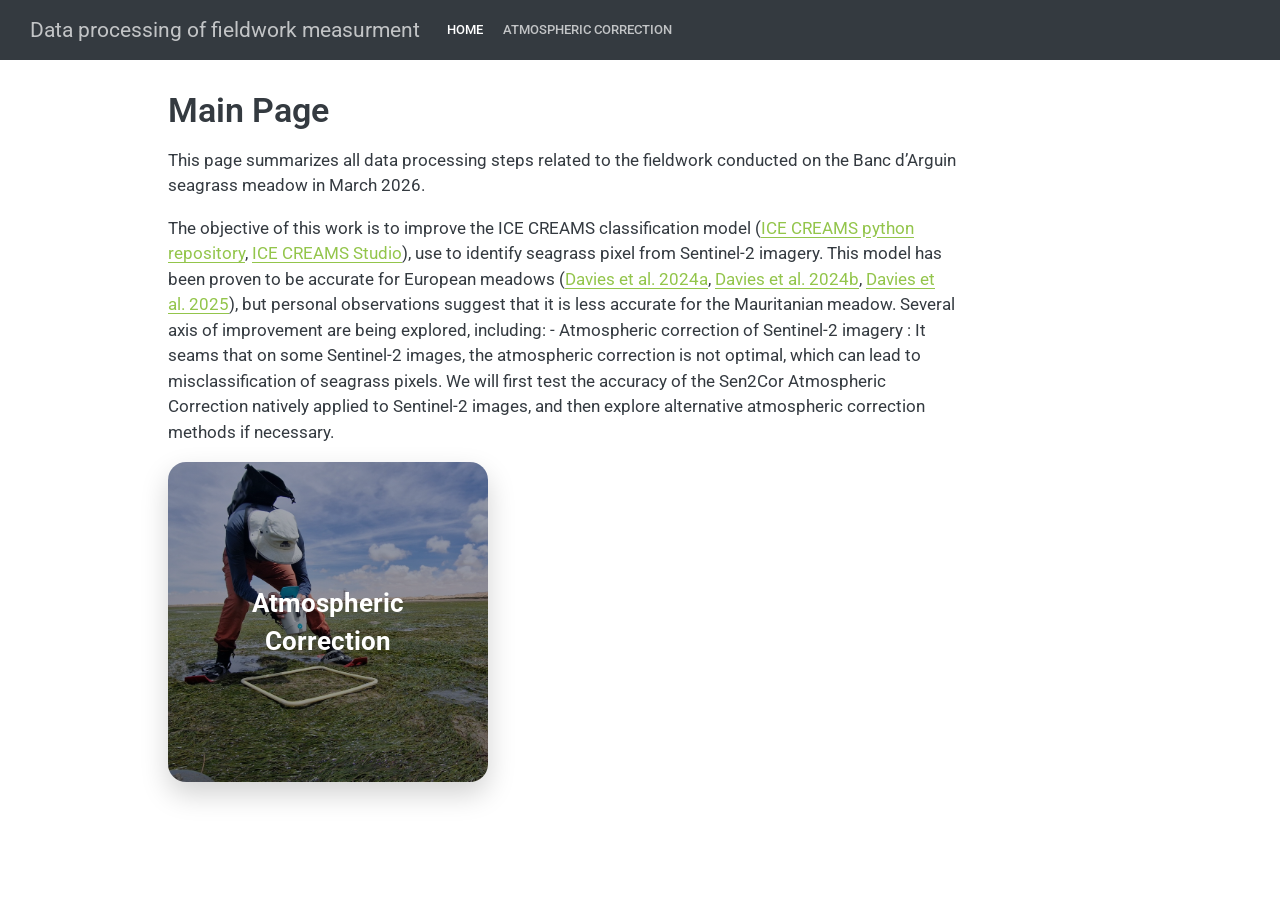
==== docs/index.html @ 8874a3aa "Inital push" ====
<!DOCTYPE html>
<html xmlns="http://www.w3.org/1999/xhtml" lang="en" xml:lang="en"><head>

<meta charset="utf-8">
<meta name="generator" content="quarto-1.8.26">

<meta name="viewport" content="width=device-width, initial-scale=1.0, user-scalable=yes">


<title>Main Page – Data processing of fieldwork measurment</title>
<style>
code{white-space: pre-wrap;}
span.smallcaps{font-variant: small-caps;}
div.columns{display: flex; gap: min(4vw, 1.5em);}
div.column{flex: auto; overflow-x: auto;}
div.hanging-indent{margin-left: 1.5em; text-indent: -1.5em;}
ul.task-list{list-style: none;}
ul.task-list li input[type="checkbox"] {
  width: 0.8em;
  margin: 0 0.8em 0.2em -1em; /* quarto-specific, see https://github.com/quarto-dev/quarto-cli/issues/4556 */ 
  vertical-align: middle;
}
</style>


<script src="site_libs/quarto-nav/quarto-nav.js"></script>
<script src="site_libs/quarto-nav/headroom.min.js"></script>
<script src="site_libs/clipboard/clipboard.min.js"></script>
<script src="site_libs/quarto-search/autocomplete.umd.js"></script>
<script src="site_libs/quarto-search/fuse.min.js"></script>
<script src="site_libs/quarto-search/quarto-search.js"></script>
<meta name="quarto:offset" content="./">
<script src="site_libs/quarto-html/quarto.js" type="module"></script>
<script src="site_libs/quarto-html/tabsets/tabsets.js" type="module"></script>
<script src="site_libs/quarto-html/axe/axe-check.js" type="module"></script>
<script src="site_libs/quarto-html/popper.min.js"></script>
<script src="site_libs/quarto-html/tippy.umd.min.js"></script>
<script src="site_libs/quarto-html/anchor.min.js"></script>
<link href="site_libs/quarto-html/tippy.css" rel="stylesheet">
<link href="site_libs/quarto-html/quarto-syntax-highlighting-587c61ba64f3a5504c4d52d930310e48.css" rel="stylesheet" id="quarto-text-highlighting-styles">
<script src="site_libs/bootstrap/bootstrap.min.js"></script>
<link href="site_libs/bootstrap/bootstrap-icons.css" rel="stylesheet">
<link href="site_libs/bootstrap/bootstrap-acb86da7cc94e534617b9af23b514896.min.css" rel="stylesheet" append-hash="true" id="quarto-bootstrap" data-mode="light">
<script id="quarto-search-options" type="application/json">{
  "location": "navbar",
  "copy-button": false,
  "collapse-after": 3,
  "panel-placement": "end",
  "type": "overlay",
  "limit": 50,
  "keyboard-shortcut": [
    "f",
    "/",
    "s"
  ],
  "show-item-context": false,
  "language": {
    "search-no-results-text": "No results",
    "search-matching-documents-text": "matching documents",
    "search-copy-link-title": "Copy link to search",
    "search-hide-matches-text": "Hide additional matches",
    "search-more-match-text": "more match in this document",
    "search-more-matches-text": "more matches in this document",
    "search-clear-button-title": "Clear",
    "search-text-placeholder": "",
    "search-detached-cancel-button-title": "Cancel",
    "search-submit-button-title": "Submit",
    "search-label": "Search"
  }
}</script>


<link rel="stylesheet" href="styles.css">
</head>

<body class="nav-fixed quarto-light">

<div id="quarto-search-results"></div>
  <header id="quarto-header" class="headroom fixed-top">
    <nav class="navbar navbar-expand-lg " data-bs-theme="dark">
      <div class="navbar-container container-fluid">
      <div class="navbar-brand-container mx-auto">
    <a class="navbar-brand" href="./index.html">
    <span class="navbar-title">Data processing of fieldwork measurment</span>
    </a>
  </div>
            <div id="quarto-search" class="" title="Search"></div>
          <button class="navbar-toggler" type="button" data-bs-toggle="collapse" data-bs-target="#navbarCollapse" aria-controls="navbarCollapse" role="menu" aria-expanded="false" aria-label="Toggle navigation" onclick="if (window.quartoToggleHeadroom) { window.quartoToggleHeadroom(); }">
  <span class="navbar-toggler-icon"></span>
</button>
          <div class="collapse navbar-collapse" id="navbarCollapse">
            <ul class="navbar-nav navbar-nav-scroll me-auto">
  <li class="nav-item">
    <a class="nav-link active" href="./index.html" aria-current="page"> 
<span class="menu-text">Home</span></a>
  </li>  
  <li class="nav-item">
    <a class="nav-link" href="./Atmospheric_correction.html"> 
<span class="menu-text">Atmospheric Correction</span></a>
  </li>  
</ul>
          </div> <!-- /navcollapse -->
            <div class="quarto-navbar-tools">
</div>
      </div> <!-- /container-fluid -->
    </nav>
</header>
<!-- content -->
<div id="quarto-content" class="quarto-container page-columns page-rows-contents page-layout-article page-navbar">
<!-- sidebar -->
<!-- margin-sidebar -->
    <div id="quarto-margin-sidebar" class="sidebar margin-sidebar zindex-bottom">
        
    </div>
<!-- main -->
<main class="content" id="quarto-document-content">

<header id="title-block-header" class="quarto-title-block default">
<div class="quarto-title">
<h1 class="title">Main Page</h1>
</div>



<div class="quarto-title-meta">

    
  
    
  </div>
  


</header>


<p>This page summarizes all data processing steps related to the fieldwork conducted on the Banc d’Arguin seagrass meadow in March 2026.</p>
The objective of this work is to improve the ICE CREAMS classification model (<a href="https://github.com/BedeFfinian/ICE_CREAMS">ICE CREAMS python repository</a>, <a href="https://github.com/SigOiry/ICE_CREAMS_STUDIO">ICE CREAMS Studio</a>), use to identify seagrass pixel from Sentinel-2 imagery. This model has been proven to be accurate for European meadows (<a href="https://doi.org/10.1038/s43247-024-01543-z">Davies et al.&nbsp;2024a</a>, <a href="https://doi.org/10.1016/j.rse.2024.114340">Davies et al.&nbsp;2024b</a>, <a href="https://doi.org/10.1016/j.rse.2025.115116">Davies et al.&nbsp;2025</a>), but personal observations suggest that it is less accurate for the Mauritanian meadow. Several axis of improvement are being explored, including: - Atmospheric correction of Sentinel-2 imagery : It seams that on some Sentinel-2 images, the atmospheric correction is not optimal, which can lead to misclassification of seagrass pixels. We will first test the accuracy of the Sen2Cor Atmospheric Correction natively applied to Sentinel-2 images, and then explore alternative atmospheric correction methods if necessary.
<style>
.home-tile-button {
  display: inline-flex;
  align-items: center;
  justify-content: center;
  width: min(320px, 90vw);
  aspect-ratio: 1 / 1;
  margin-top: 1rem;
  padding: 1.5rem;
  color: #fff;
  font-size: 1.5rem;
  font-weight: 700;
  text-align: center;
  text-decoration: none;
  border-radius: 18px;
  background-image:
    linear-gradient(rgba(0, 0, 0, 0.28), rgba(0, 0, 0, 0.42)),
    url("images/atm cor.jpg");
  background-position: center;
  background-repeat: no-repeat;
  background-size: cover;
  box-shadow: 0 12px 28px rgba(0, 0, 0, 0.18);
  transition: transform 0.2s ease, box-shadow 0.2s ease;
}

.home-tile-button:hover {
  transform: translateY(-3px);
  box-shadow: 0 18px 36px rgba(0, 0, 0, 0.22);
}
</style>
<p><a href="Atmospheric_correction.html" class="home-tile-button">Atmospheric Correction</a></p>



</main> <!-- /main -->
<script id="quarto-html-after-body" type="application/javascript">
  window.document.addEventListener("DOMContentLoaded", function (event) {
    const icon = "";
    const anchorJS = new window.AnchorJS();
    anchorJS.options = {
      placement: 'right',
      icon: icon
    };
    anchorJS.add('.anchored');
    const isCodeAnnotation = (el) => {
      for (const clz of el.classList) {
        if (clz.startsWith('code-annotation-')) {                     
          return true;
        }
      }
      return false;
    }
    const onCopySuccess = function(e) {
      // button target
      const button = e.trigger;
      // don't keep focus
      button.blur();
      // flash "checked"
      button.classList.add('code-copy-button-checked');
      var currentTitle = button.getAttribute("title");
      button.setAttribute("title", "Copied!");
      let tooltip;
      if (window.bootstrap) {
        button.setAttribute("data-bs-toggle", "tooltip");
        button.setAttribute("data-bs-placement", "left");
        button.setAttribute("data-bs-title", "Copied!");
        tooltip = new bootstrap.Tooltip(button, 
          { trigger: "manual", 
            customClass: "code-copy-button-tooltip",
            offset: [0, -8]});
        tooltip.show();    
      }
      setTimeout(function() {
        if (tooltip) {
          tooltip.hide();
          button.removeAttribute("data-bs-title");
          button.removeAttribute("data-bs-toggle");
          button.removeAttribute("data-bs-placement");
        }
        button.setAttribute("title", currentTitle);
        button.classList.remove('code-copy-button-checked');
      }, 1000);
      // clear code selection
      e.clearSelection();
    }
    const getTextToCopy = function(trigger) {
      const outerScaffold = trigger.parentElement.cloneNode(true);
      const codeEl = outerScaffold.querySelector('code');
      for (const childEl of codeEl.children) {
        if (isCodeAnnotation(childEl)) {
          childEl.remove();
        }
      }
      return codeEl.innerText;
    }
    const clipboard = new window.ClipboardJS('.code-copy-button:not([data-in-quarto-modal])', {
      text: getTextToCopy
    });
    clipboard.on('success', onCopySuccess);
    if (window.document.getElementById('quarto-embedded-source-code-modal')) {
      const clipboardModal = new window.ClipboardJS('.code-copy-button[data-in-quarto-modal]', {
        text: getTextToCopy,
        container: window.document.getElementById('quarto-embedded-source-code-modal')
      });
      clipboardModal.on('success', onCopySuccess);
    }
      var localhostRegex = new RegExp(/^(?:http|https):\/\/localhost\:?[0-9]*\//);
      var mailtoRegex = new RegExp(/^mailto:/);
        var filterRegex = new RegExp('/' + window.location.host + '/');
      var isInternal = (href) => {
          return filterRegex.test(href) || localhostRegex.test(href) || mailtoRegex.test(href);
      }
      // Inspect non-navigation links and adorn them if external
     var links = window.document.querySelectorAll('a[href]:not(.nav-link):not(.navbar-brand):not(.toc-action):not(.sidebar-link):not(.sidebar-item-toggle):not(.pagination-link):not(.no-external):not([aria-hidden]):not(.dropdown-item):not(.quarto-navigation-tool):not(.about-link)');
      for (var i=0; i<links.length; i++) {
        const link = links[i];
        if (!isInternal(link.href)) {
          // undo the damage that might have been done by quarto-nav.js in the case of
          // links that we want to consider external
          if (link.dataset.originalHref !== undefined) {
            link.href = link.dataset.originalHref;
          }
        }
      }
    function tippyHover(el, contentFn, onTriggerFn, onUntriggerFn) {
      const config = {
        allowHTML: true,
        maxWidth: 500,
        delay: 100,
        arrow: false,
        appendTo: function(el) {
            return el.parentElement;
        },
        interactive: true,
        interactiveBorder: 10,
        theme: 'quarto',
        placement: 'bottom-start',
      };
      if (contentFn) {
        config.content = contentFn;
      }
      if (onTriggerFn) {
        config.onTrigger = onTriggerFn;
      }
      if (onUntriggerFn) {
        config.onUntrigger = onUntriggerFn;
      }
      window.tippy(el, config); 
    }
    const noterefs = window.document.querySelectorAll('a[role="doc-noteref"]');
    for (var i=0; i<noterefs.length; i++) {
      const ref = noterefs[i];
      tippyHover(ref, function() {
        // use id or data attribute instead here
        let href = ref.getAttribute('data-footnote-href') || ref.getAttribute('href');
        try { href = new URL(href).hash; } catch {}
        const id = href.replace(/^#\/?/, "");
        const note = window.document.getElementById(id);
        if (note) {
          return note.innerHTML;
        } else {
          return "";
        }
      });
    }
    const xrefs = window.document.querySelectorAll('a.quarto-xref');
    const processXRef = (id, note) => {
      // Strip column container classes
      const stripColumnClz = (el) => {
        el.classList.remove("page-full", "page-columns");
        if (el.children) {
          for (const child of el.children) {
            stripColumnClz(child);
          }
        }
      }
      stripColumnClz(note)
      if (id === null || id.startsWith('sec-')) {
        // Special case sections, only their first couple elements
        const container = document.createElement("div");
        if (note.children && note.children.length > 2) {
          container.appendChild(note.children[0].cloneNode(true));
          for (let i = 1; i < note.children.length; i++) {
            const child = note.children[i];
            if (child.tagName === "P" && child.innerText === "") {
              continue;
            } else {
              container.appendChild(child.cloneNode(true));
              break;
            }
          }
          if (window.Quarto?.typesetMath) {
            window.Quarto.typesetMath(container);
          }
          return container.innerHTML
        } else {
          if (window.Quarto?.typesetMath) {
            window.Quarto.typesetMath(note);
          }
          return note.innerHTML;
        }
      } else {
        // Remove any anchor links if they are present
        const anchorLink = note.querySelector('a.anchorjs-link');
        if (anchorLink) {
          anchorLink.remove();
        }
        if (window.Quarto?.typesetMath) {
          window.Quarto.typesetMath(note);
        }
        if (note.classList.contains("callout")) {
          return note.outerHTML;
        } else {
          return note.innerHTML;
        }
      }
    }
    for (var i=0; i<xrefs.length; i++) {
      const xref = xrefs[i];
      tippyHover(xref, undefined, function(instance) {
        instance.disable();
        let url = xref.getAttribute('href');
        let hash = undefined; 
        if (url.startsWith('#')) {
          hash = url;
        } else {
          try { hash = new URL(url).hash; } catch {}
        }
        if (hash) {
          const id = hash.replace(/^#\/?/, "");
          const note = window.document.getElementById(id);
          if (note !== null) {
            try {
              const html = processXRef(id, note.cloneNode(true));
              instance.setContent(html);
            } finally {
              instance.enable();
              instance.show();
            }
          } else {
            // See if we can fetch this
            fetch(url.split('#')[0])
            .then(res => res.text())
            .then(html => {
              const parser = new DOMParser();
              const htmlDoc = parser.parseFromString(html, "text/html");
              const note = htmlDoc.getElementById(id);
              if (note !== null) {
                const html = processXRef(id, note);
                instance.setContent(html);
              } 
            }).finally(() => {
              instance.enable();
              instance.show();
            });
          }
        } else {
          // See if we can fetch a full url (with no hash to target)
          // This is a special case and we should probably do some content thinning / targeting
          fetch(url)
          .then(res => res.text())
          .then(html => {
            const parser = new DOMParser();
            const htmlDoc = parser.parseFromString(html, "text/html");
            const note = htmlDoc.querySelector('main.content');
            if (note !== null) {
              // This should only happen for chapter cross references
              // (since there is no id in the URL)
              // remove the first header
              if (note.children.length > 0 && note.children[0].tagName === "HEADER") {
                note.children[0].remove();
              }
              const html = processXRef(null, note);
              instance.setContent(html);
            } 
          }).finally(() => {
            instance.enable();
            instance.show();
          });
        }
      }, function(instance) {
      });
    }
        let selectedAnnoteEl;
        const selectorForAnnotation = ( cell, annotation) => {
          let cellAttr = 'data-code-cell="' + cell + '"';
          let lineAttr = 'data-code-annotation="' +  annotation + '"';
          const selector = 'span[' + cellAttr + '][' + lineAttr + ']';
          return selector;
        }
        const selectCodeLines = (annoteEl) => {
          const doc = window.document;
          const targetCell = annoteEl.getAttribute("data-target-cell");
          const targetAnnotation = annoteEl.getAttribute("data-target-annotation");
          const annoteSpan = window.document.querySelector(selectorForAnnotation(targetCell, targetAnnotation));
          const lines = annoteSpan.getAttribute("data-code-lines").split(",");
          const lineIds = lines.map((line) => {
            return targetCell + "-" + line;
          })
          let top = null;
          let height = null;
          let parent = null;
          if (lineIds.length > 0) {
              //compute the position of the single el (top and bottom and make a div)
              const el = window.document.getElementById(lineIds[0]);
              top = el.offsetTop;
              height = el.offsetHeight;
              parent = el.parentElement.parentElement;
            if (lineIds.length > 1) {
              const lastEl = window.document.getElementById(lineIds[lineIds.length - 1]);
              const bottom = lastEl.offsetTop + lastEl.offsetHeight;
              height = bottom - top;
            }
            if (top !== null && height !== null && parent !== null) {
              // cook up a div (if necessary) and position it 
              let div = window.document.getElementById("code-annotation-line-highlight");
              if (div === null) {
                div = window.document.createElement("div");
                div.setAttribute("id", "code-annotation-line-highlight");
                div.style.position = 'absolute';
                parent.appendChild(div);
              }
              div.style.top = top - 2 + "px";
              div.style.height = height + 4 + "px";
              div.style.left = 0;
              let gutterDiv = window.document.getElementById("code-annotation-line-highlight-gutter");
              if (gutterDiv === null) {
                gutterDiv = window.document.createElement("div");
                gutterDiv.setAttribute("id", "code-annotation-line-highlight-gutter");
                gutterDiv.style.position = 'absolute';
                const codeCell = window.document.getElementById(targetCell);
                const gutter = codeCell.querySelector('.code-annotation-gutter');
                gutter.appendChild(gutterDiv);
              }
              gutterDiv.style.top = top - 2 + "px";
              gutterDiv.style.height = height + 4 + "px";
            }
            selectedAnnoteEl = annoteEl;
          }
        };
        const unselectCodeLines = () => {
          const elementsIds = ["code-annotation-line-highlight", "code-annotation-line-highlight-gutter"];
          elementsIds.forEach((elId) => {
            const div = window.document.getElementById(elId);
            if (div) {
              div.remove();
            }
          });
          selectedAnnoteEl = undefined;
        };
          // Handle positioning of the toggle
      window.addEventListener(
        "resize",
        throttle(() => {
          elRect = undefined;
          if (selectedAnnoteEl) {
            selectCodeLines(selectedAnnoteEl);
          }
        }, 10)
      );
      function throttle(fn, ms) {
      let throttle = false;
      let timer;
        return (...args) => {
          if(!throttle) { // first call gets through
              fn.apply(this, args);
              throttle = true;
          } else { // all the others get throttled
              if(timer) clearTimeout(timer); // cancel #2
              timer = setTimeout(() => {
                fn.apply(this, args);
                timer = throttle = false;
              }, ms);
          }
        };
      }
        // Attach click handler to the DT
        const annoteDls = window.document.querySelectorAll('dt[data-target-cell]');
        for (const annoteDlNode of annoteDls) {
          annoteDlNode.addEventListener('click', (event) => {
            const clickedEl = event.target;
            if (clickedEl !== selectedAnnoteEl) {
              unselectCodeLines();
              const activeEl = window.document.querySelector('dt[data-target-cell].code-annotation-active');
              if (activeEl) {
                activeEl.classList.remove('code-annotation-active');
              }
              selectCodeLines(clickedEl);
              clickedEl.classList.add('code-annotation-active');
            } else {
              // Unselect the line
              unselectCodeLines();
              clickedEl.classList.remove('code-annotation-active');
            }
          });
        }
    const findCites = (el) => {
      const parentEl = el.parentElement;
      if (parentEl) {
        const cites = parentEl.dataset.cites;
        if (cites) {
          return {
            el,
            cites: cites.split(' ')
          };
        } else {
          return findCites(el.parentElement)
        }
      } else {
        return undefined;
      }
    };
    var bibliorefs = window.document.querySelectorAll('a[role="doc-biblioref"]');
    for (var i=0; i<bibliorefs.length; i++) {
      const ref = bibliorefs[i];
      const citeInfo = findCites(ref);
      if (citeInfo) {
        tippyHover(citeInfo.el, function() {
          var popup = window.document.createElement('div');
          citeInfo.cites.forEach(function(cite) {
            var citeDiv = window.document.createElement('div');
            citeDiv.classList.add('hanging-indent');
            citeDiv.classList.add('csl-entry');
            var biblioDiv = window.document.getElementById('ref-' + cite);
            if (biblioDiv) {
              citeDiv.innerHTML = biblioDiv.innerHTML;
            }
            popup.appendChild(citeDiv);
          });
          return popup.innerHTML;
        });
      }
    }
  });
  </script>
</div> <!-- /content -->




</body></html>
---- docs/site_libs/quarto-html/tippy.css ----
.tippy-box[data-animation=fade][data-state=hidden]{opacity:0}[data-tippy-root]{max-width:calc(100vw - 10px)}.tippy-box{position:relative;background-color:#333;color:#fff;border-radius:4px;font-size:14px;line-height:1.4;white-space:normal;outline:0;transition-property:transform,visibility,opacity}.tippy-box[data-placement^=top]>.tippy-arrow{bottom:0}.tippy-box[data-placement^=top]>.tippy-arrow:before{bottom:-7px;left:0;border-width:8px 8px 0;border-top-color:initial;transform-origin:center top}.tippy-box[data-placement^=bottom]>.tippy-arrow{top:0}.tippy-box[data-placement^=bottom]>.tippy-arrow:before{top:-7px;left:0;border-width:0 8px 8px;border-bottom-color:initial;transform-origin:center bottom}.tippy-box[data-placement^=left]>.tippy-arrow{right:0}.tippy-box[data-placement^=left]>.tippy-arrow:before{border-width:8px 0 8px 8px;border-left-color:initial;right:-7px;transform-origin:center left}.tippy-box[data-placement^=right]>.tippy-arrow{left:0}.tippy-box[data-placement^=right]>.tippy-arrow:before{left:-7px;border-width:8px 8px 8px 0;border-right-color:initial;transform-origin:center right}.tippy-box[data-inertia][data-state=visible]{transition-timing-function:cubic-bezier(.54,1.5,.38,1.11)}.tippy-arrow{width:16px;height:16px;color:#333}.tippy-arrow:before{content:"";position:absolute;border-color:transparent;border-style:solid}.tippy-content{position:relative;padding:5px 9px;z-index:1}
---- docs/site_libs/quarto-html/quarto-syntax-highlighting-587c61ba64f3a5504c4d52d930310e48.css ----
/* quarto syntax highlight colors */
:root {
  --quarto-hl-ot-color: #003B4F;
  --quarto-hl-at-color: #657422;
  --quarto-hl-ss-color: #20794D;
  --quarto-hl-an-color: #5E5E5E;
  --quarto-hl-fu-color: #4758AB;
  --quarto-hl-st-color: #20794D;
  --quarto-hl-cf-color: #003B4F;
  --quarto-hl-op-color: #5E5E5E;
  --quarto-hl-er-color: #AD0000;
  --quarto-hl-bn-color: #AD0000;
  --quarto-hl-al-color: #AD0000;
  --quarto-hl-va-color: #111111;
  --quarto-hl-bu-color: inherit;
  --quarto-hl-ex-color: inherit;
  --quarto-hl-pp-color: #AD0000;
  --quarto-hl-in-color: #5E5E5E;
  --quarto-hl-vs-color: #20794D;
  --quarto-hl-wa-color: #5E5E5E;
  --quarto-hl-do-color: #5E5E5E;
  --quarto-hl-im-color: #00769E;
  --quarto-hl-ch-color: #20794D;
  --quarto-hl-dt-color: #AD0000;
  --quarto-hl-fl-color: #AD0000;
  --quarto-hl-co-color: #5E5E5E;
  --quarto-hl-cv-color: #5E5E5E;
  --quarto-hl-cn-color: #8f5902;
  --quarto-hl-sc-color: #5E5E5E;
  --quarto-hl-dv-color: #AD0000;
  --quarto-hl-kw-color: #003B4F;
}

/* other quarto variables */
:root {
  --quarto-font-monospace: SFMono-Regular, Menlo, Monaco, Consolas, "Liberation Mono", "Courier New", monospace;
}

/* syntax highlight based on Pandoc's rules */
pre > code.sourceCode > span {
  color: #003B4F;
}

code.sourceCode > span {
  color: #003B4F;
}

div.sourceCode,
div.sourceCode pre.sourceCode {
  color: #003B4F;
}

/* Normal */
code span {
  color: #003B4F;
}

/* Alert */
code span.al {
  color: #AD0000;
  font-style: inherit;
}

/* Annotation */
code span.an {
  color: #5E5E5E;
  font-style: inherit;
}

/* Attribute */
code span.at {
  color: #657422;
  font-style: inherit;
}

/* BaseN */
code span.bn {
  color: #AD0000;
  font-style: inherit;
}

/* BuiltIn */
code span.bu {
  font-style: inherit;
}

/* ControlFlow */
code span.cf {
  color: #003B4F;
  font-weight: bold;
  font-style: inherit;
}

/* Char */
code span.ch {
  color: #20794D;
  font-style: inherit;
}

/* Constant */
code span.cn {
  color: #8f5902;
  font-style: inherit;
}

/* Comment */
code span.co {
  color: #5E5E5E;
  font-style: inherit;
}

/* CommentVar */
code span.cv {
  color: #5E5E5E;
  font-style: italic;
}

/* Documentation */
code span.do {
  color: #5E5E5E;
  font-style: italic;
}

/* DataType */
code span.dt {
  color: #AD0000;
  font-style: inherit;
}

/* DecVal */
code span.dv {
  color: #AD0000;
  font-style: inherit;
}

/* Error */
code span.er {
  color: #AD0000;
  font-style: inherit;
}

/* Extension */
code span.ex {
  font-style: inherit;
}

/* Float */
code span.fl {
  color: #AD0000;
  font-style: inherit;
}

/* Function */
code span.fu {
  color: #4758AB;
  font-style: inherit;
}

/* Import */
code span.im {
  color: #00769E;
  font-style: inherit;
}

/* Information */
code span.in {
  color: #5E5E5E;
  font-style: inherit;
}

/* Keyword */
code span.kw {
  color: #003B4F;
  font-weight: bold;
  font-style: inherit;
}

/* Operator */
code span.op {
  color: #5E5E5E;
  font-style: inherit;
}

/* Other */
code span.ot {
  color: #003B4F;
  font-style: inherit;
}

/* Preprocessor */
code span.pp {
  color: #AD0000;
  font-style: inherit;
}

/* SpecialChar */
code span.sc {
  color: #5E5E5E;
  font-style: inherit;
}

/* SpecialString */
code span.ss {
  color: #20794D;
  font-style: inherit;
}

/* String */
code span.st {
  color: #20794D;
  font-style: inherit;
}

/* Variable */
code span.va {
  color: #111111;
  font-style: inherit;
}

/* VerbatimString */
code span.vs {
  color: #20794D;
  font-style: inherit;
}

/* Warning */
code span.wa {
  color: #5E5E5E;
  font-style: italic;
}

.prevent-inlining {
  content: "</";
}

/*# sourceMappingURL=2dce1cc6c82594539e1579de68416b47.css.map */
---- docs/styles.css ----
.metric-grid {
  display: grid;
  grid-template-columns: repeat(auto-fit, minmax(190px, 1fr));
  gap: 1rem;
  margin: 1.5rem 0 2rem;
}

.metric-card {
  padding: 1rem 1.2rem;
  border: 1px solid rgba(0, 0, 0, 0.08);
  border-radius: 16px;
  background: linear-gradient(160deg, #fffdf7 0%, #f3efe4 100%);
  box-shadow: 0 12px 26px rgba(0, 0, 0, 0.07);
}

.metric-card .label {
  margin-bottom: 0.35rem;
  color: #6d6558;
  font-size: 0.78rem;
  font-weight: 700;
  letter-spacing: 0.08em;
  text-transform: uppercase;
}

.metric-card .value {
  color: #143047;
  font-size: 2rem;
  font-weight: 700;
  line-height: 1.05;
}

.metric-card .detail {
  margin-top: 0.55rem;
  color: #4c514e;
  font-size: 0.95rem;
}

.leaflet-container {
  border-radius: 18px;
  box-shadow: 0 16px 32px rgba(0, 0, 0, 0.12);
}

.leaflet-container .legend {
  text-align: left;
  line-height: 1.45;
  white-space: nowrap;
}

.leaflet-container .legend i {
  clear: both;
  float: left;
  width: 18px;
  height: 18px;
  margin-right: 8px;
  margin-left: 0;
}

details {
  margin-top: 1rem;
  padding: 0.9rem 1rem;
  border: 1px solid rgba(0, 0, 0, 0.08);
  border-radius: 14px;
  background: #faf7ef;
}

summary {
  cursor: pointer;
  font-weight: 700;
}

table {
  width: 100%;
}
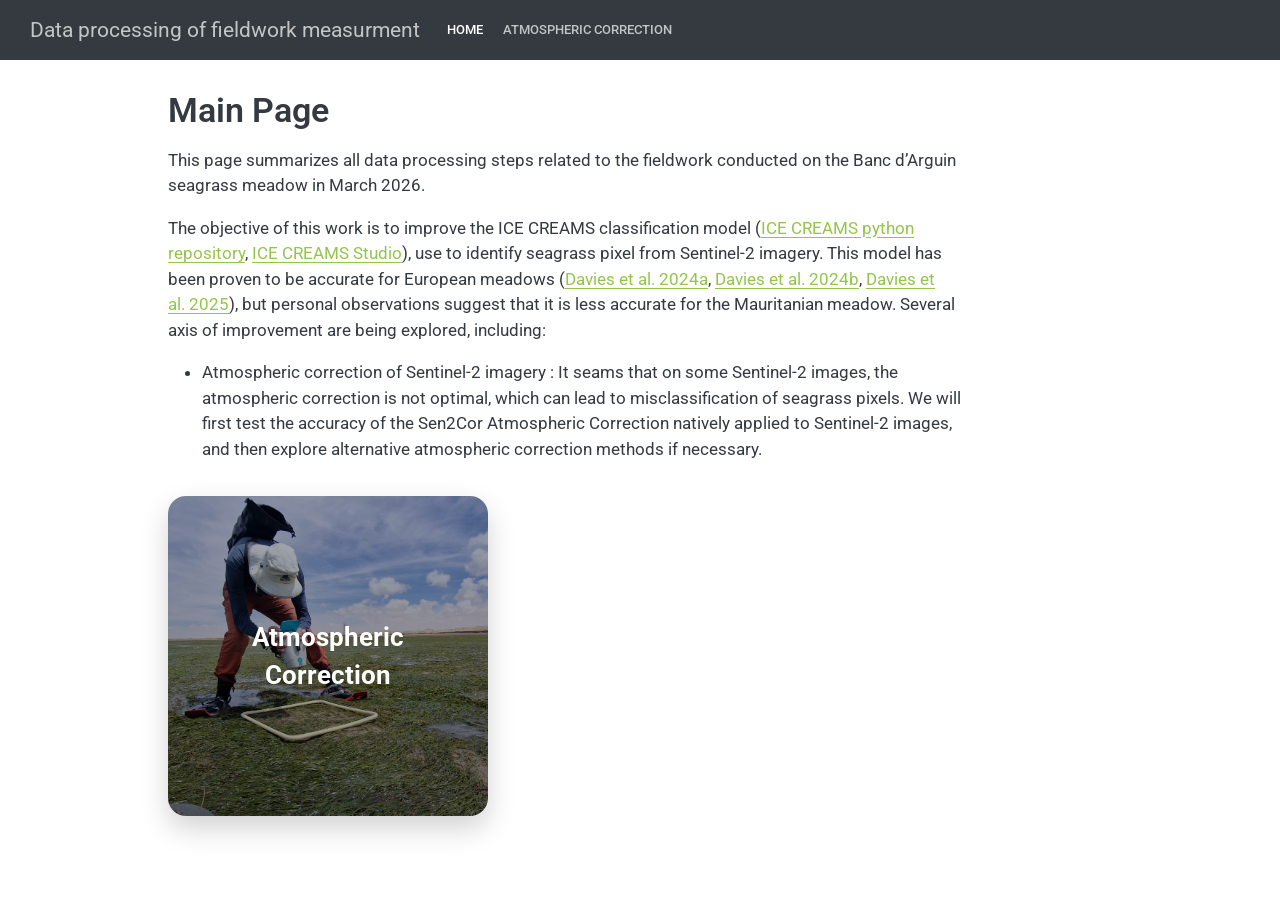
==== commit 89fd2aec: "initial push" ====
--- a/docs/index.html
+++ b/docs/index.html
@@ -135,7 +135,10 @@
 
 
 <p>This page summarizes all data processing steps related to the fieldwork conducted on the Banc d’Arguin seagrass meadow in March 2026.</p>
-The objective of this work is to improve the ICE CREAMS classification model (<a href="https://github.com/BedeFfinian/ICE_CREAMS">ICE CREAMS python repository</a>, <a href="https://github.com/SigOiry/ICE_CREAMS_STUDIO">ICE CREAMS Studio</a>), use to identify seagrass pixel from Sentinel-2 imagery. This model has been proven to be accurate for European meadows (<a href="https://doi.org/10.1038/s43247-024-01543-z">Davies et al.&nbsp;2024a</a>, <a href="https://doi.org/10.1016/j.rse.2024.114340">Davies et al.&nbsp;2024b</a>, <a href="https://doi.org/10.1016/j.rse.2025.115116">Davies et al.&nbsp;2025</a>), but personal observations suggest that it is less accurate for the Mauritanian meadow. Several axis of improvement are being explored, including: - Atmospheric correction of Sentinel-2 imagery : It seams that on some Sentinel-2 images, the atmospheric correction is not optimal, which can lead to misclassification of seagrass pixels. We will first test the accuracy of the Sen2Cor Atmospheric Correction natively applied to Sentinel-2 images, and then explore alternative atmospheric correction methods if necessary.
+<p>The objective of this work is to improve the ICE CREAMS classification model (<a href="https://github.com/BedeFfinian/ICE_CREAMS">ICE CREAMS python repository</a>, <a href="https://github.com/SigOiry/ICE_CREAMS_STUDIO">ICE CREAMS Studio</a>), use to identify seagrass pixel from Sentinel-2 imagery. This model has been proven to be accurate for European meadows (<a href="https://doi.org/10.1038/s43247-024-01543-z">Davies et al.&nbsp;2024a</a>, <a href="https://doi.org/10.1016/j.rse.2024.114340">Davies et al.&nbsp;2024b</a>, <a href="https://doi.org/10.1016/j.rse.2025.115116">Davies et al.&nbsp;2025</a>), but personal observations suggest that it is less accurate for the Mauritanian meadow. Several axis of improvement are being explored, including:</p>
+<ul>
+<li>Atmospheric correction of Sentinel-2 imagery : It seams that on some Sentinel-2 images, the atmospheric correction is not optimal, which can lead to misclassification of seagrass pixels. We will first test the accuracy of the Sen2Cor Atmospheric Correction natively applied to Sentinel-2 images, and then explore alternative atmospheric correction methods if necessary.</li>
+</ul>
 <style>
 .home-tile-button {
   display: inline-flex;
@@ -166,7 +169,7 @@
   box-shadow: 0 18px 36px rgba(0, 0, 0, 0.22);
 }
 </style>
-<p><a href="Atmospheric_correction.html" class="home-tile-button">Atmospheric Correction</a></p>
+<p><a href="#" class="home-tile-button">Atmospheric Correction</a></p>
 
 
 
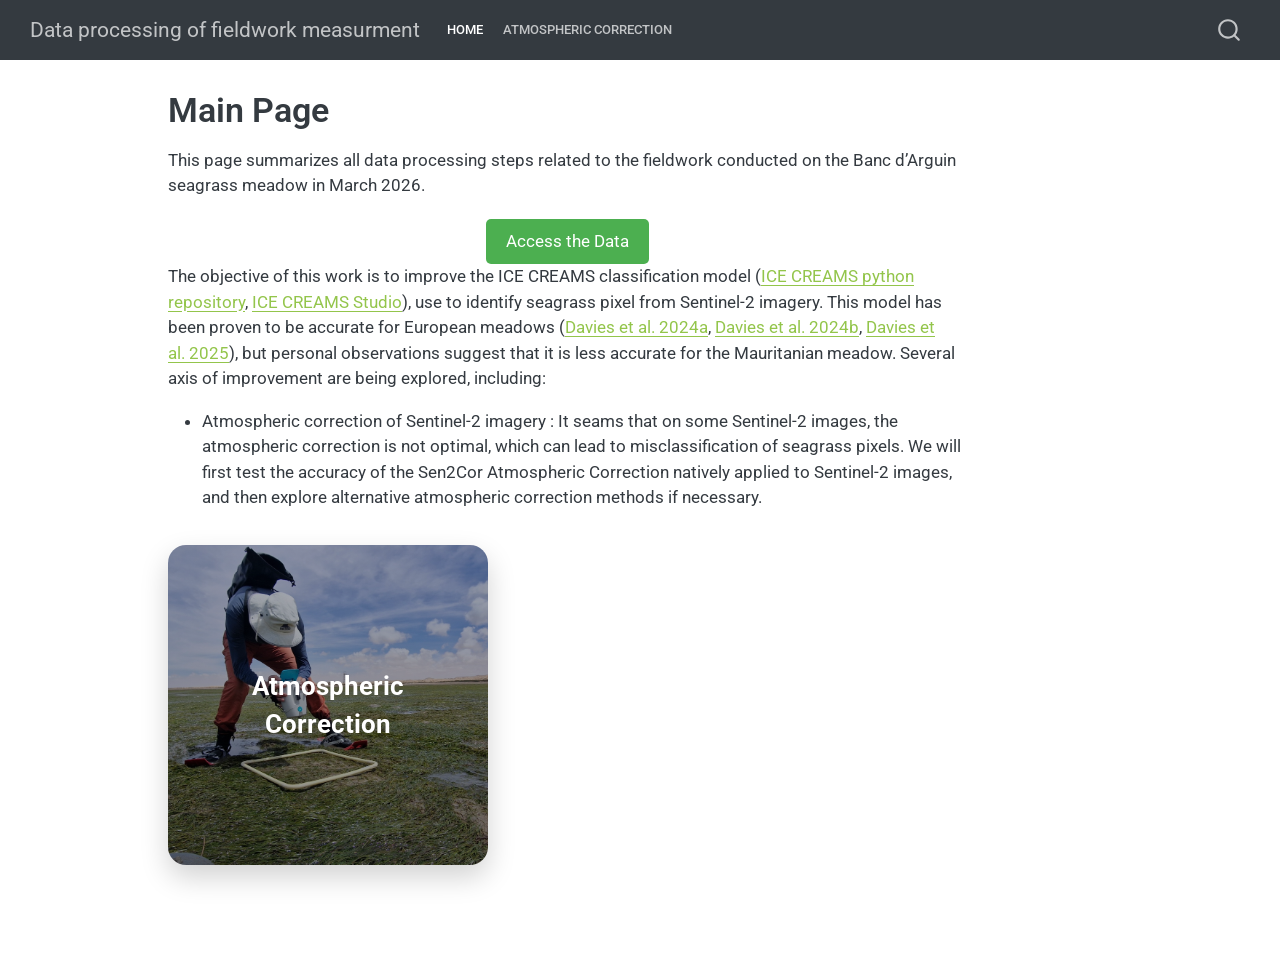
==== commit 7d1b7aa0: "add updates" ====
--- a/docs/index.html
+++ b/docs/index.html
@@ -2,13 +2,16 @@
 <html xmlns="http://www.w3.org/1999/xhtml" lang="en" xml:lang="en"><head>
 
 <meta charset="utf-8">
-<meta name="generator" content="quarto-1.8.26">
+<meta name="generator" content="quarto-1.9.37">
 
 <meta name="viewport" content="width=device-width, initial-scale=1.0, user-scalable=yes">
 
 
 <title>Main Page – Data processing of fieldwork measurment</title>
 <style>
+/* Default styles provided by pandoc.
+** See https://pandoc.org/MANUAL.html#variables-for-html for config info.
+*/
 code{white-space: pre-wrap;}
 span.smallcaps{font-variant: small-caps;}
 div.columns{display: flex; gap: min(4vw, 1.5em);}
@@ -32,15 +35,14 @@
 <meta name="quarto:offset" content="./">
 <script src="site_libs/quarto-html/quarto.js" type="module"></script>
 <script src="site_libs/quarto-html/tabsets/tabsets.js" type="module"></script>
-<script src="site_libs/quarto-html/axe/axe-check.js" type="module"></script>
 <script src="site_libs/quarto-html/popper.min.js"></script>
 <script src="site_libs/quarto-html/tippy.umd.min.js"></script>
 <script src="site_libs/quarto-html/anchor.min.js"></script>
 <link href="site_libs/quarto-html/tippy.css" rel="stylesheet">
-<link href="site_libs/quarto-html/quarto-syntax-highlighting-587c61ba64f3a5504c4d52d930310e48.css" rel="stylesheet" id="quarto-text-highlighting-styles">
+<link href="site_libs/quarto-html/quarto-syntax-highlighting-7f8f88aac4f3542376d5c11b86a4c14d.css" rel="stylesheet" id="quarto-text-highlighting-styles">
 <script src="site_libs/bootstrap/bootstrap.min.js"></script>
 <link href="site_libs/bootstrap/bootstrap-icons.css" rel="stylesheet">
-<link href="site_libs/bootstrap/bootstrap-acb86da7cc94e534617b9af23b514896.min.css" rel="stylesheet" append-hash="true" id="quarto-bootstrap" data-mode="light">
+<link href="site_libs/bootstrap/bootstrap-c51defa157ccb18095ba4b35bf459923.min.css" rel="stylesheet" append-hash="true" id="quarto-bootstrap" data-mode="light">
 <script id="quarto-search-options" type="application/json">{
   "location": "navbar",
   "copy-button": false,
@@ -135,6 +137,11 @@
 
 
 <p>This page summarizes all data processing steps related to the fieldwork conducted on the Banc d’Arguin seagrass meadow in March 2026.</p>
+<div style="text-align: center; margin-top: 20px;">
+<button onclick="window.open('https://nextcloud.oirysimon.com/s/3Z9GiMkdGLXj7Nn', '_blank');" style="padding: 10px 20px; background-color: #4CAF50; color: white; border: none; border-radius: 5px; cursor: pointer;">
+Access the Data
+</button>
+</div>
 <p>The objective of this work is to improve the ICE CREAMS classification model (<a href="https://github.com/BedeFfinian/ICE_CREAMS">ICE CREAMS python repository</a>, <a href="https://github.com/SigOiry/ICE_CREAMS_STUDIO">ICE CREAMS Studio</a>), use to identify seagrass pixel from Sentinel-2 imagery. This model has been proven to be accurate for European meadows (<a href="https://doi.org/10.1038/s43247-024-01543-z">Davies et al.&nbsp;2024a</a>, <a href="https://doi.org/10.1016/j.rse.2024.114340">Davies et al.&nbsp;2024b</a>, <a href="https://doi.org/10.1016/j.rse.2025.115116">Davies et al.&nbsp;2025</a>), but personal observations suggest that it is less accurate for the Mauritanian meadow. Several axis of improvement are being explored, including:</p>
 <ul>
 <li>Atmospheric correction of Sentinel-2 imagery : It seams that on some Sentinel-2 images, the atmospheric correction is not optimal, which can lead to misclassification of seagrass pixels. We will first test the accuracy of the Sen2Cor Atmospheric Correction natively applied to Sentinel-2 images, and then explore alternative atmospheric correction methods if necessary.</li>
@@ -169,7 +176,7 @@
   box-shadow: 0 18px 36px rgba(0, 0, 0, 0.22);
 }
 </style>
-<p><a href="#" class="home-tile-button">Atmospheric Correction</a></p>
+<p><a href="https://sigoiry.github.io/Arguin---FieldWork-Data-Processing/Atmospheric_correction.html" class="home-tile-button">Atmospheric Correction</a></p>
 
 
 
--- a/docs/site_libs/quarto-html/quarto-syntax-highlighting-7f8f88aac4f3542376d5c11b86a4c14d.css
+++ b/docs/site_libs/quarto-html/quarto-syntax-highlighting-7f8f88aac4f3542376d5c11b86a4c14d.css
@@ -0,0 +1,236 @@
+/* quarto syntax highlight colors */
+:root {
+  --quarto-hl-ot-color: #003B4F;
+  --quarto-hl-at-color: #657422;
+  --quarto-hl-ss-color: #20794D;
+  --quarto-hl-an-color: #5E5E5E;
+  --quarto-hl-fu-color: #4758AB;
+  --quarto-hl-st-color: #20794D;
+  --quarto-hl-cf-color: #003B4F;
+  --quarto-hl-op-color: #5E5E5E;
+  --quarto-hl-er-color: #AD0000;
+  --quarto-hl-bn-color: #AD0000;
+  --quarto-hl-al-color: #AD0000;
+  --quarto-hl-va-color: #111111;
+  --quarto-hl-bu-color: inherit;
+  --quarto-hl-ex-color: inherit;
+  --quarto-hl-pp-color: #AD0000;
+  --quarto-hl-in-color: #5E5E5E;
+  --quarto-hl-vs-color: #20794D;
+  --quarto-hl-wa-color: #5E5E5E;
+  --quarto-hl-do-color: #5E5E5E;
+  --quarto-hl-im-color: #00769E;
+  --quarto-hl-ch-color: #20794D;
+  --quarto-hl-dt-color: #AD0000;
+  --quarto-hl-fl-color: #AD0000;
+  --quarto-hl-co-color: #5E5E5E;
+  --quarto-hl-cv-color: #5E5E5E;
+  --quarto-hl-cn-color: #8f5902;
+  --quarto-hl-sc-color: #5E5E5E;
+  --quarto-hl-dv-color: #AD0000;
+  --quarto-hl-kw-color: #003B4F;
+}
+
+/* other quarto variables */
+:root {
+  --quarto-font-monospace: SFMono-Regular, Menlo, Monaco, Consolas, "Liberation Mono", "Courier New", monospace;
+}
+
+/* syntax highlight based on Pandoc's rules */
+pre > code.sourceCode > span {
+  color: #003B4F;
+}
+
+code.sourceCode > span {
+  color: #003B4F;
+}
+
+div.sourceCode,
+div.sourceCode pre.sourceCode {
+  color: #003B4F;
+}
+
+/* Normal */
+code span {
+  color: #003B4F;
+}
+
+/* Alert */
+code span.al {
+  color: #AD0000;
+  font-style: inherit;
+}
+
+/* Annotation */
+code span.an {
+  color: #5E5E5E;
+  font-style: inherit;
+}
+
+/* Attribute */
+code span.at {
+  color: #657422;
+  font-style: inherit;
+}
+
+/* BaseN */
+code span.bn {
+  color: #AD0000;
+  font-style: inherit;
+}
+
+/* BuiltIn */
+code span.bu {
+  font-style: inherit;
+}
+
+/* ControlFlow */
+code span.cf {
+  color: #003B4F;
+  font-weight: bold;
+  font-style: inherit;
+}
+
+/* Char */
+code span.ch {
+  color: #20794D;
+  font-style: inherit;
+}
+
+/* Constant */
+code span.cn {
+  color: #8f5902;
+  font-style: inherit;
+}
+
+/* Comment */
+code span.co {
+  color: #5E5E5E;
+  font-style: inherit;
+}
+
+/* CommentVar */
+code span.cv {
+  color: #5E5E5E;
+  font-style: italic;
+}
+
+/* Documentation */
+code span.do {
+  color: #5E5E5E;
+  font-style: italic;
+}
+
+/* DataType */
+code span.dt {
+  color: #AD0000;
+  font-style: inherit;
+}
+
+/* DecVal */
+code span.dv {
+  color: #AD0000;
+  font-style: inherit;
+}
+
+/* Error */
+code span.er {
+  color: #AD0000;
+  font-style: inherit;
+}
+
+/* Extension */
+code span.ex {
+  font-style: inherit;
+}
+
+/* Float */
+code span.fl {
+  color: #AD0000;
+  font-style: inherit;
+}
+
+/* Function */
+code span.fu {
+  color: #4758AB;
+  font-style: inherit;
+}
+
+/* Import */
+code span.im {
+  color: #00769E;
+  font-style: inherit;
+}
+
+/* Information */
+code span.in {
+  color: #5E5E5E;
+  font-style: inherit;
+}
+
+/* Keyword */
+code span.kw {
+  color: #003B4F;
+  font-weight: bold;
+  font-style: inherit;
+}
+
+/* Operator */
+code span.op {
+  color: #5E5E5E;
+  font-style: inherit;
+}
+
+/* Other */
+code span.ot {
+  color: #003B4F;
+  font-style: inherit;
+}
+
+/* Preprocessor */
+code span.pp {
+  color: #AD0000;
+  font-style: inherit;
+}
+
+/* SpecialChar */
+code span.sc {
+  color: #5E5E5E;
+  font-style: inherit;
+}
+
+/* SpecialString */
+code span.ss {
+  color: #20794D;
+  font-style: inherit;
+}
+
+/* String */
+code span.st {
+  color: #20794D;
+  font-style: inherit;
+}
+
+/* Variable */
+code span.va {
+  color: #111111;
+  font-style: inherit;
+}
+
+/* VerbatimString */
+code span.vs {
+  color: #20794D;
+  font-style: inherit;
+}
+
+/* Warning */
+code span.wa {
+  color: #5E5E5E;
+  font-style: italic;
+}
+
+.prevent-inlining {
+  content: "</";
+}
+
+/*# sourceMappingURL=789ad8cd35626ba772517505b42a116e.css.map */
--- a/docs/styles.css
+++ b/docs/styles.css
@@ -55,6 +55,23 @@
   margin-left: 0;
 }
 
+.spectra-toggle {
+  display: flex;
+  align-items: center;
+  gap: 1rem;
+  margin: 0.5rem 0 1rem;
+  font-weight: 600;
+  flex-wrap: wrap;
+}
+
+.spectra-toggle label {
+  display: inline-flex;
+  align-items: center;
+  gap: 0.35rem;
+  margin: 0;
+  font-weight: 400;
+}
+
 details {
   margin-top: 1rem;
   padding: 0.9rem 1rem;
